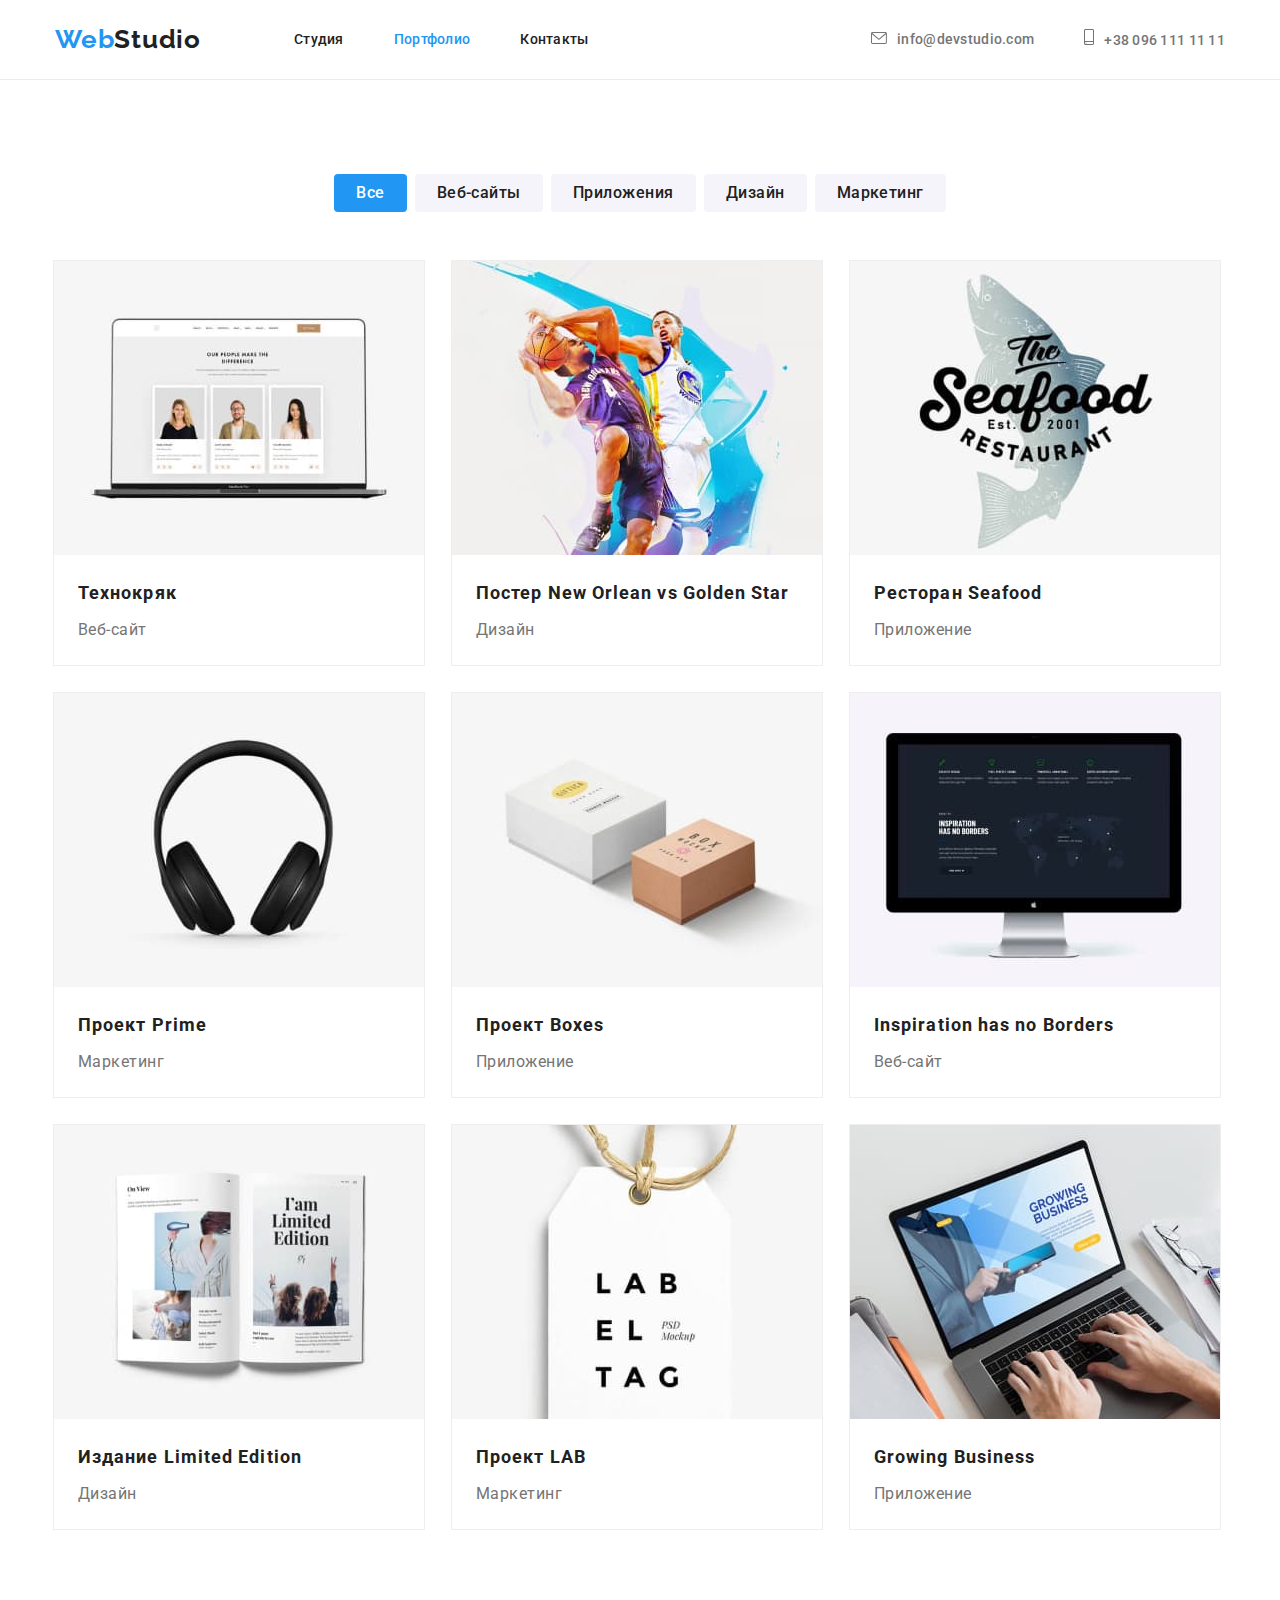
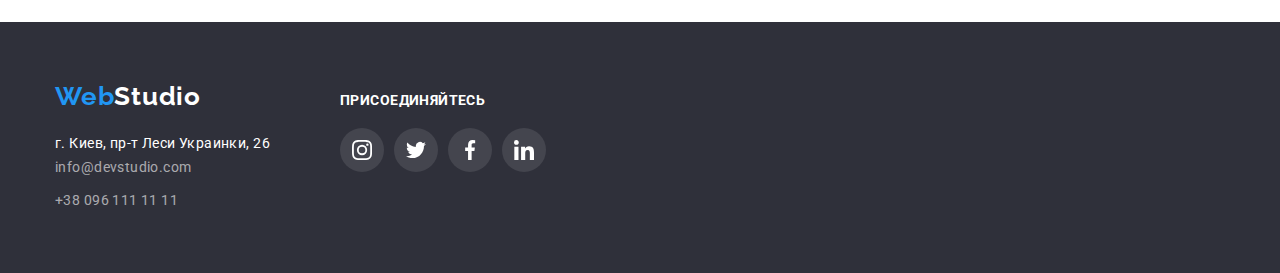
==== portfolio.html @ b6e53f72 "File filling" ====
<!DOCTYPE html>
<html lang="en">
  <head>
    <meta charset="UTF-8" />
    <meta http-equiv="X-UA-Compatible" content="IE=edge" />
    <meta name="viewport" content="width=device-width, initial-scale=1.0" />

    <link rel="preconnect" href="https://fonts.googleapis.com" />
    <link rel="preconnect" href="https://fonts.gstatic.com" crossorigin />
    <link
      href="https://fonts.googleapis.com/css2?family=Raleway:wght@700&family=Roboto:wght@400;500;700;900&display=swap"
      rel="stylesheet"
    />
    <link
      rel="stylesheet"
      href="https://cdnjs.cloudflare.com/ajax/libs/modern-normalize/1.0.0/modern-normalize.min.css"
    />
    <link rel="stylesheet" href="./css/styles.css" />
    <title>WebStudio</title>
  </head>
  <body>
    <header class="header">
      <div class="container">
        <a href="./index.html" class="header-link-w link"
          >Web<span class="header-studio">Studio</span></a
        >
        <nav>
          <div class="header-nav">
            <ul class="header-list list">
              <li class="header-list-a">
                <a href="./index.html" lang="ru" class="header-link link"
                  >Студия</a
                >
              </li>
              <li class="header-list-a">
                <a
                  href="./portfolio.html"
                  lang="ru"
                  class="header-link current link"
                  >Портфолио</a
                >
              </li>
              <li class="header-list-a">
                <a href="" lang="ru" class="header-link link">Контакты</a>
              </li>
            </ul>
          </div>
        </nav>

        <ul class="list header-cnt">
          <li class="header-cnt-1">
            <a href="mailto:info@devstudio.com" class="header-connect link"
              ><svg class="header-connect-mail" width="16" height="12">
                <use href="./images/icons.svg#icon-mail"></use></svg
              >info@devstudio.com</a
            >
          </li>
          <li class="header-cnt-1">
            <a href="tel:+380961111111" class="header-connect link"
              ><svg class="header-connect-smartphone" width="10" height="16">
                <use href="./images/icons.svg#icon-smartphone"></use></svg
              >+38 096 111 11 11</a
            >
          </li>
        </ul>
      </div>
    </header>
    <main>
      <section class="section">
        <div class="container">
          <h2 hidden>filters</h2>
          <ul class="filters list">
            <li class="main-filter">
              <button type="button" class="main-button current">Все</button>
            </li>
            <li class="main-filter">
              <button type="button" class="main-button">Веб-сайты</button>
            </li>
            <li class="main-filter">
              <button type="button" class="main-button">Приложения</button>
            </li>
            <li class="main-filter">
              <button type="button" class="main-button">Дизайн</button>
            </li>
            <li class="main-filter">
              <button type="button" class="main-button">Маркетинг</button>
            </li>
          </ul>
          <h2 class="main-ptf" hidden>portfolio</h2>
          <ul class="portfolio-list list">
            <li>
              <a href="" class="link">
                <img
                  src="images/portfolio/tehnokryak.jpg"
                  alt="Tehnokryak"
                  width="370"
                />
                <div class="main-ptf-subtitle">
                  <h3 class="main-ptf-name">Технокряк</h3>
                  <p class="main-ptf-site">Веб-сайт</p>
                </div>
              </a>
            </li>
            <li>
              <a href="" class="link">
                <img
                  src="images/portfolio/new_orlean_vs_golden_star.jpg"
                  alt="new_orlean_vs_golden_star"
                  width="370"
                />
                <div class="main-ptf-subtitle">
                  <h3 class="main-ptf-name">
                    Постер New Orlean vs Golden Star
                  </h3>
                  <p class="main-ptf-site">Дизайн</p>
                </div>
              </a>
            </li>
            <li>
              <a href="" class="link">
                <img src="images/portfolio/seafood.jpg" alt="Seafood" width="370" />
                <div class="main-ptf-subtitle">
                  <h3 class="main-ptf-name">Ресторан Seafood</h3>
                  <p class="main-ptf-site">Приложение</p>
                </div>
              </a>
            </li>
            <li>
              <a href="" class="link">
                <img src="images/portfolio/prime.jpg" alt="Prime" width="370" />
                <div class="main-ptf-subtitle">
                  <h3 class="main-ptf-name">Проект Prime</h3>
                  <p class="main-ptf-site">Маркетинг</p>
                </div>
              </a>
            </li>
            <li>
              <a href="" class="link">
                <img src="images/portfolio/boxes.jpg" alt="Boxes" width="370" />
                <div class="main-ptf-subtitle">
                  <h3 class="main-ptf-name">Проект Boxes</h3>
                  <p class="main-ptf-site">Приложение</p>
                </div>
              </a>
            </li>
            <li>
              <a href="" class="link">
                <img
                  src="images/portfolio/inspiration_has_no_borders.jpg"
                  alt="Inspiration has no Borders"
                  width="370"
                />
                <div class="main-ptf-subtitle">
                  <h3 class="main-ptf-name">Inspiration has no Borders</h3>
                  <p class="main-ptf-site">Веб-сайт</p>
                </div>
              </a>
            </li>
            <li>
              <a href="" class="link">
                <img
                  src="images/portfolio/limited_edition.jpg"
                  alt="Limited Edition"
                  width="370"
                />
                <div class="main-ptf-subtitle">
                  <h3 class="main-ptf-name">Издание Limited Edition</h3>
                  <p class="main-ptf-site">Дизайн</p>
                </div>
              </a>
            </li>
            <li>
              <a href="" class="link">
                <img src="images/portfolio/lab.jpg" alt="LAB" width="370" />
                <div class="main-ptf-subtitle">
                  <h3 class="main-ptf-name">Проект LAB</h3>
                  <p class="main-ptf-site">Маркетинг</p>
                </div>
              </a>
            </li>
            <li>
              <a href="" class="link">
                <img
                  src="images/portfolio/growing_business.jpg"
                  alt="Growing Business"
                  width="370"
                />
                <div class="main-ptf-subtitle">
                  <h3 class="main-ptf-name">Growing Business</h3>
                  <p class="main-ptf-site">Приложение</p>
                </div>
              </a>
            </li>
          </ul>
        </div>
      </section>
    </main>

    <footer class="footer">
      <div class="container">
        <div class="footer-address-box">
          <a href="./index.html" class="footer-link-w link"
            >Web<span class="footer-studio">Studio</span></a
          >
          <address class="footer-address">
            <p>г. Киев, пр-т Леси Украинки, 26</p>
            <ul class="footer-link list">
              <li>
                <a href="mailto:info@devstudio.com" class="link"
                  >info@devstudio.com</a
                >
              </li>
              <li>
                <a href="tel:+380961111111" class="link">+38 096 111 11 11</a>
              </li>
            </ul>
          </address>
        </div>
        <div class="conteiner social">
          <h2 class="social-text">присоединяйтесь</h2>
          <ul class="social-list list">
            <li class="social-soc">
              <a href="" class="social-soc-link">
                <svg class="social-soc-icon" width="20" height="20">
                  <use href="./images/icons.svg#icon-instagram"></use>
                </svg>
              </a>
            </li>
            <li class="social-soc">
              <a href="" class="social-soc-link">
                <svg class="social-soc-icon" width="20" height="20">
                  <use href="./images/icons.svg#icon-twitter"></use>
                </svg>
              </a>
            </li>
            <li class="social-soc">
              <a href="" class="social-soc-link">
                <svg class="social-soc-icon" width="20" height="20">
                  <use href="./images/icons.svg#icon-facebook"></use>
                </svg>
              </a>
            </li>
            <li class="social-soc">
              <a href="" class="social-soc-link">
                <svg class="social-soc-icon" width="20" height="20">
                  <use href="./images/icons.svg#icon-linkedin"></use>
                </svg>
              </a>
            </li>
          </ul>
        </div>
      </div>
    </footer>
  </body>
</html>
---- css/styles.css ----
:root {
  --header-background-color: #ffffff;
  --header-text-color: #212121;
  --header-text-background-color: #2196f3;
  --accent-color: #2196f3;
  --main-background-color: #ffffff;
  --main-text-title-color: #212121;
  --main-text-color: #757575;
  --footer-background-color: #2f303a;
  --typical-padding: 94px;
}

body {
  font-family: 'Roboto', sans-serif;
}
p,
h1,
h2,
h3,
h4,
h5,
h6 {
  margin: 0;
}

ul,
ol {
  padding-left: 0;
  margin: 0;
}
button {
  cursor: pointer;
}

img {
  display: block;
  width: 100%;
  height: auto;
}
.link {
  text-decoration: none;
}
.list {
  list-style: none;
}
.container {
  width: 1200px;
  padding: 0 15px;
  margin: 0 auto;
}
.section {
  padding: var(--typical-padding) 0;
}
/* -------------------------------HEADER--------------------------------- */

.header {
  padding-top: 24px;
  padding-bottom: 24px;
  border-bottom: 1px solid #ececec;
}
.header .container {
  display: flex;
  align-items: center;
}
.header-list {
  display: flex;
  margin: 0;
  padding-left: 0;
}
.header-link-w {
  font-family: 'Raleway', sans-serif;
  font-weight: 700;
  font-size: 26px;
  line-height: 1.19;
  letter-spacing: 0.03em;
  color: var(--accent-text-color, #2196f3);
  margin-right: 93px;
}
.header-studio {
  color: #212121;
}
.header-link {
  font-weight: 500;
  font-size: 14px;
  line-height: 1.14;
  letter-spacing: 0.02em;
  color: var(--header-text-color, #212121);
}
.header-list-a:not(:last-child) {
  margin-right: 50px;
}
.header-link.current {
  color: var(--accent-color);
}

.header-link:hover,
.header-link:focus {
  color: var(--accent-color, #2196f3);
}

.header-connect-mail,
.header-connect-smartphone {
  fill: currentColor;
  margin-right: 10px;
}
.header-connect {
  font-weight: 500;
  font-size: 14px;
  line-height: 1.14;
  letter-spacing: 0.02em;
  color: #757575;
}
.header-connect:hover,
.header-connect:focus {
  color: var(--header-text-background-color, #2196f3);
}

.header-cnt {
  display: flex;
  align-items: center;
  margin: 0 0 0 auto;
  padding: 0;
}
.header-cnt-1:not(:last-child) {
  margin-right: 50px;
}
/* ----------------------MAIN-1PAGE------------------ */

.main-title {
  margin: 0 auto;
}
.h1 {
  background: #2f303a;
  padding: 200px 0;
}
.cursor {
  cursor: pointer;
}
.specific {
  padding-bottom: 0;
}
.main-title-text {
  font-weight: 900;
  font-size: 44px;
  line-height: 1.36;
  text-align: center;
  letter-spacing: 0.06em;
  text-transform: uppercase;
  color: #ffffff;
  margin-top: 0;
  margin-left: auto;
  margin-right: auto;
  margin-bottom: 30px;
  max-width: 696px;
}
.main-btn {
  font-family: inherit;
  font-weight: 700;
  font-size: 16px;
  line-height: 1.88;
  display: block;
  align-items: center;
  letter-spacing: 0.06em;
  color: #ffffff;
  background-color: var(--header-text-background-color, #2196f3);
  border-radius: 4px;
  border: none;
  margin: 0 auto;
  padding: 10px 32px;
  position: relative;
}
.main-btn:hover {
  background-color: #188ce8;
}

/* --------------------OVERLay------------------------ */
.overlay {
  max-width: 1600px;
  height: 600px;
  outline: 1px solid black;
  margin: 0 auto;
  background-color: #c4c4c4;
  background-image: linear-gradient(to right, rgba(47, 48, 58, 0.4), rgba(47, 48, 58, 0.4)),
    url(../images/fon-comand.jpg);
  background-size: cover;
  background-repeat: no-repeat;
  background-position: center;
}

.main-specific {
  background-color: var(--main-background-color, #ffffff);
  display: flex;
  justify-content: space-between;
  margin: 0;
}
.main-specific li {
  width: 270px;
}
.main-heading {
  font-weight: 700;
  font-size: 36px;
  line-height: 42px;
  text-align: center;
  letter-spacing: 0.03em;
  margin: 0;
  color: var(--main-text-title-color, #212121);
  margin-bottom: 50px;
}
.main-heading-img {
  display: flex;
  justify-content: space-between;
  margin: 0;
}
.main-specific-aside {
  width: 270px;
  height: 120px;
  background-color: #f5f4fa;
  border-radius: 4px;
  display: flex;
  justify-content: center;
  align-items: center;
  margin: 0 0 30px 0;
}
.main-specific-title {
  font-weight: 700;
  font-size: 14px;
  line-height: 1.14;
  letter-spacing: 0.03em;
  text-transform: uppercase;
  color: var(--main-text-title-color, #212121);
  margin: 0 0 10px 0;
}
.main-specific-content {
  font-size: 14px;
  line-height: 1.71;
  letter-spacing: 0.03em;
  color: var(--main-text-color, #757575);
  margin: 0;
}
.main-team {
  background: #f5f4fa;
}
.main-our-team {
  display: flex;
  flex-wrap: wrap;
  margin: -15px;
  padding: 0;
}
.main-our-team-box {
  margin: 15px;
  border-radius: 0px 0px 4px 4px;
  width: 270px;
  background: #ffffff;
  box-shadow: 0px 1px 3px rgba(0, 0, 0, 0.12), 0px 1px 1px rgba(0, 0, 0, 0.14),
    0px 2px 1px rgba(0, 0, 0, 0.2);
}
.main-our-team-box-aside {
  padding: 30px 0;
}
.main-our-team-name {
  font-weight: 500;
  font-size: 16px;
  line-height: 1.19;
  text-align: center;
  letter-spacing: 0.03em;
  color: var(--main-text-title-color, #212121);
  margin: 0 0 10px 0;
}
.main-our-team-prof {
  font-size: 16px;
  line-height: 1.19;
  text-align: center;
  letter-spacing: 0.03em;
  color: var(--main-text-color, #757575);
  margin: 0 0 16px 0;
}
/* ---social--for---team---- */
.main-our-team-list {
  display: flex;
  justify-content: center;
}
.main-our-team-soc:not(:last-child) {
  margin: 0 10px 0 0;
}

.main-our-team-soc-link {
  width: 44px;
  height: 44px;
  background-color: #fff;
  border-radius: 50%;
  display: flex;
  justify-content: center;
  align-items: center;
}
.main-our-team-soc-icon {
  fill: #afb1b8;
}
.main-our-team-soc-link:hover {
  background-color: #2196f3;
}
.main-our-team-soc-link:focus {
  background-color: #2196f3;
}
.main-our-team-soc-link:hover .main-our-team-soc-icon {
  fill: #fff;
}
.main-our-team-soc-link:focus .main-our-team-soc-icon {
  fill: #fff;
}

/* -------permanent-clients--------- */
.permanent-clients-group {
  display: flex;
  justify-content: space-between;
}
.permanent-clients-item {
  width: 170px;
  height: 92px;
}
.permanent-clients-group svg {
  fill: #afb1b8;
}
.permanent-clients-link:hover {
  border-color: #2196f3;
  cursor: pointer;
}
.permanent-clients-link:focus {
  border-color: #2196f3;
  cursor: pointer;
}
.permanent-clients-link:hover .permanent-clients-icon {
  fill: #2196f3;
}
.permanent-clients-link:focus .permanent-clients-icon {
  fill: #2196f3;
}
.permanent-clients-link {
  display: flex;
  border: 1px solid #afb1b8;
  align-items: center;
  justify-content: center;
  border-radius: 4px;
  height: 100%;
}
.permanent-clients-h2 {
  font-weight: 700;
  font-size: 36px;
  line-height: 42px;
  text-align: center;
  letter-spacing: 0.03em;
  margin: 0;
  color: var(--main-text-title-color, #212121);
  margin-bottom: 50px;
}

/* ----------------MAIN--PORTFOLIO------------------- */

.filters {
  display: flex;
  flex-wrap: wrap;
  justify-content: center;
  margin: 0 0 50px 0;
}
.main-filter {
  padding: 0px;
}
.main-filter:not(:last-child) {
  margin-right: 8px;
}
.main-button {
  font-family: inherit;
  font-weight: 500;
  font-size: 16px;
  line-height: 1.62;
  text-align: center;
  letter-spacing: 0.03em;
  cursor: pointer;
  border: none;
  color: var(--header-text-color, #212121);
  background-color: #f5f4fa;
  border-radius: 4px;
  padding: 6px 22px;
}
.main-button.current {
  color: var(--main-background-color);
  background-color: var(--accent-color, #2196f3);
}
.main-button:hover,
.main-button:focus {
  color: #ffffff;
  background-color: var(--header-text-background-color, #2196f3);
  box-shadow: 0px 3px 1px rgba(0, 0, 0, 0.1), 0px 1px 2px rgba(0, 0, 0, 0.08),
    0px 2px 2px rgba(0, 0, 0, 0.12);
}
.portfolio-list {
  display: flex;
  flex-wrap: wrap;
  margin: -15px;
}
.portfolio-list li {
  margin: 13px;
  border: 1px solid #eeeeee;
}
.portfolio-list a {
  display: block;
}
.portfolio-list a:hover,
.portfolio-list a:focus {
  box-shadow: 0px 1px 1px rgba(0, 0, 0, 0.12), 0px 4px 4px rgba(0, 0, 0, 0.06),
    1px 4px 6px rgba(0, 0, 0, 0.16);
}
.main-ptf {
  background-color: var(--main-background-color);
}
.main-ptf-subtitle {
  display: block;
  padding: 20px 24px;
  justify-content: space-around;
  background: #ffffff;
}
.main-ptf-name {
  font-weight: 700;
  font-size: 18px;
  line-height: 2;
  letter-spacing: 0.06em;
  color: var(--main-text-title-color, #212121);
  margin: 0 0 4px 0;
}
.main-ptf-site {
  font-size: 16px;
  line-height: 1.88;
  letter-spacing: 0.03em;
  color: var(--main-text-color, #757575);
  margin: 0;
}

/* -------------------------------FOOTER--------------------------------- */
.footer {
  background-color: var(--footer-background-color);
  padding-top: 60px;
  padding-bottom: 60px;
}
.footer > .container {
  display: flex;
  align-items: baseline;
}
.footer-link-w {
  font-family: 'Raleway', sans-serif;
  font-weight: 700;
  font-size: 26px;
  line-height: 1.14;
  letter-spacing: 0.03em;
  color: var(--accent-color, #2196f3);
  display: block;
  margin: 0 0 20px 0;
}
.footer-studio {
  color: #ffffff;
}
.footer-address {
  font-style: normal;
  font-size: 14px;
  line-height: 1.71;
  letter-spacing: 0.03em;
  color: #ffffff;
}
.footer-address p {
  margin: 0;
}
.footer-link a {
  color: rgba(255, 255, 255, 0.6);
}
.footer-link li:not(:last-child) {
  margin-bottom: 9px;
}

/* ---social--for---footer---- */
.social {
  margin-left: 70px;
}
.social-text {
  font-weight: 700;
  font-size: 14px;
  line-height: 16px;
  letter-spacing: 0.03em;
  text-transform: uppercase;
  color: #ffffff;
  margin-bottom: 20px;
}
.social-list a {
  fill: #fff;
  background: rgba(255, 255, 255, 0.1);
}
.social-list {
  display: flex;
  justify-content: center;
}
.social-soc:not(:last-child) {
  margin: 0 10px 0 0;
}
.social-soc-link {
  width: 44px;
  height: 44px;
  background-color: #fff;
  border-radius: 50%;
  display: flex;
  justify-content: center;
  align-items: center;
}
.social-soc-link:hover {
  background-color: #2196f3;
}
.social-soc-link:focus {
  background-color: #2196f3;
}
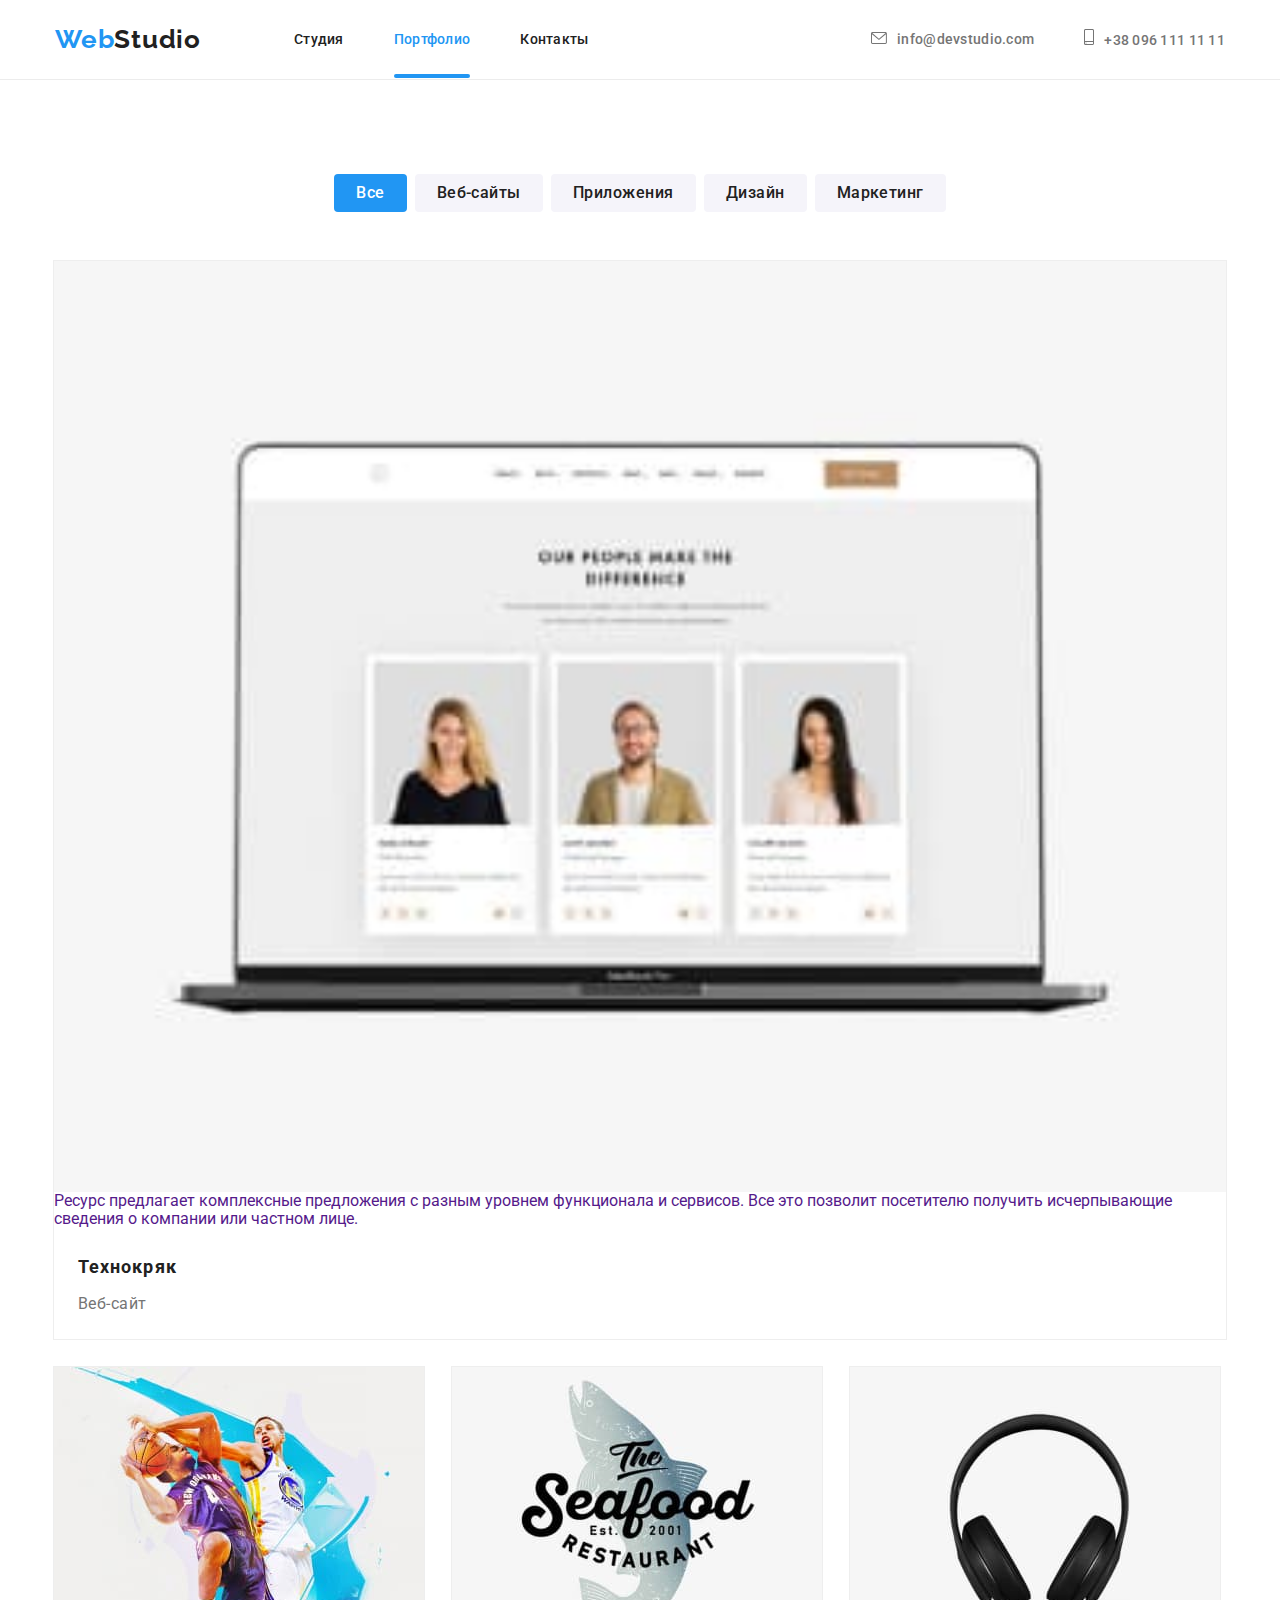
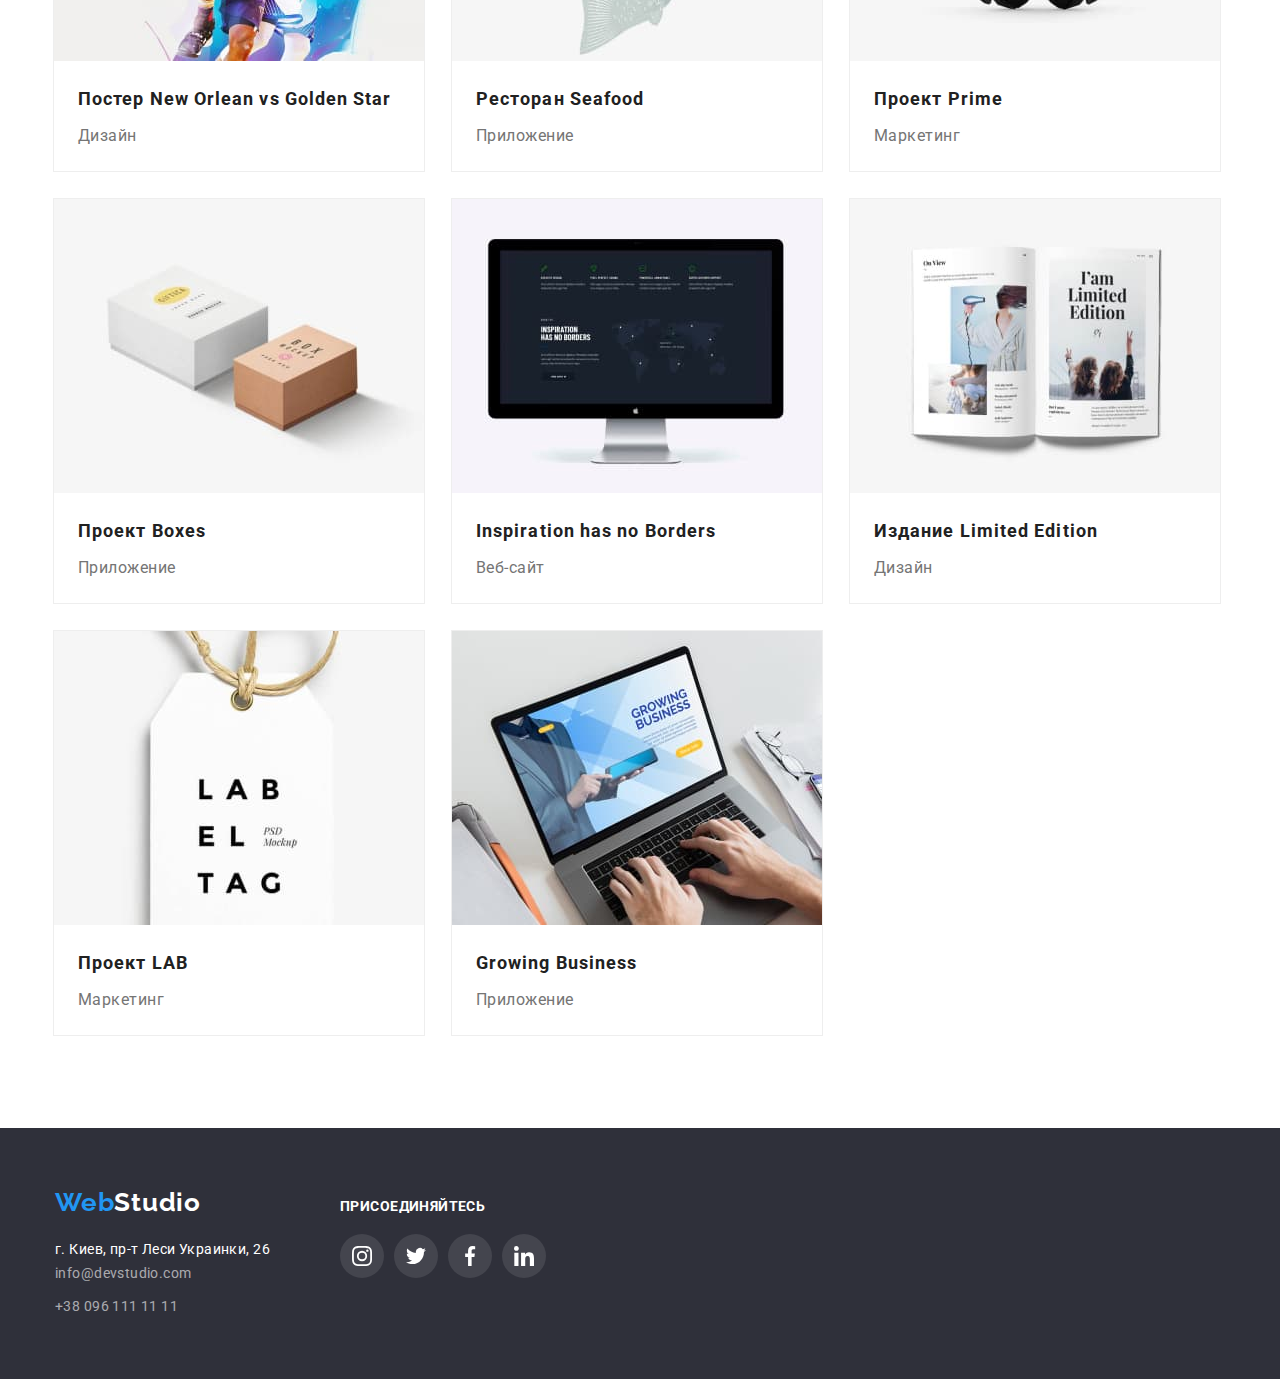
==== commit 5a529b95: "Link-transition" ====
--- a/portfolio.html
+++ b/portfolio.html
@@ -51,16 +51,12 @@
           <li class="header-cnt-1">
             <a href="mailto:info@devstudio.com" class="header-connect link"
               ><svg class="header-connect-mail" width="16" height="12">
-                <use href="./images/icons.svg#icon-mail"></use></svg
-              >info@devstudio.com</a
-            >
+                <use href="./images/icons.svg#icon-mail"></use></svg>info@devstudio.com</a>
           </li>
           <li class="header-cnt-1">
             <a href="tel:+380961111111" class="header-connect link"
               ><svg class="header-connect-smartphone" width="10" height="16">
-                <use href="./images/icons.svg#icon-smartphone"></use></svg
-              >+38 096 111 11 11</a
-            >
+                <use href="./images/icons.svg#icon-smartphone"></use></svg>+38 096 111 11 11</a>
           </li>
         </ul>
       </div>
@@ -89,12 +85,17 @@
           <h2 class="main-ptf" hidden>portfolio</h2>
           <ul class="portfolio-list list">
             <li>
-              <a href="" class="link">
+                <a href="" class="link">
+              <div class="main-ptf-overlay">
                 <img
                   src="images/portfolio/tehnokryak.jpg"
                   alt="Tehnokryak"
                   width="370"
                 />
+                <p>
+                  Ресурс предлагает комплексные предложения с разным уровнем функционала и сервисов. Все это позволит посетителю получить исчерпывающие сведения о компании или частном лице.
+                </p>
+              </div>
                 <div class="main-ptf-subtitle">
                   <h3 class="main-ptf-name">Технокряк</h3>
                   <p class="main-ptf-site">Веб-сайт</p>
--- a/css/styles.css
+++ b/css/styles.css
@@ -8,6 +8,9 @@
   --main-text-color: #757575;
   --footer-background-color: #2f303a;
   --typical-padding: 94px;
+
+  --transition-duration: 250ms;
+  --transition-timing-function: cubic-bezier(0.4, 0, 0.2, 1);
 }
 
 body {
@@ -51,6 +54,7 @@
 .section {
   padding: var(--typical-padding) 0;
 }
+
 /* -------------------------------HEADER--------------------------------- */
 
 .header {
@@ -85,12 +89,27 @@
   line-height: 1.14;
   letter-spacing: 0.02em;
   color: var(--header-text-color, #212121);
+  padding-bottom: 31px;
+
+  transition: color var(--transition-duration) var(--transition-timing-function);
 }
 .header-list-a:not(:last-child) {
   margin-right: 50px;
 }
 .header-link.current {
   color: var(--accent-color);
+  position: relative;
+}
+.header-link.current::after {
+  content: '';
+  display: block;
+  position: absolute;
+  bottom: 0;
+  width: 100%;
+  height: 4px;
+  border-radius: 2px;
+
+  background-color: var(--accent-color, #2196f3);
 }
 
 .header-link:hover,
@@ -109,6 +128,8 @@
   line-height: 1.14;
   letter-spacing: 0.02em;
   color: #757575;
+
+  transition: color var(--transition-duration) var(--transition-timing-function);
 }
 .header-connect:hover,
 .header-connect:focus {
@@ -168,13 +189,15 @@
   margin: 0 auto;
   padding: 10px 32px;
   position: relative;
+
+  transition: background-color var(--transition-duration) var(--transition-timing-function);
 }
 .main-btn:hover {
   background-color: #188ce8;
 }
 
-/* --------------------OVERLay------------------------ */
-.overlay {
+/* --------------------OVERLay-main------------------------ */
+.overlay-main {
   max-width: 1600px;
   height: 600px;
   outline: 1px solid black;
@@ -211,6 +234,33 @@
   justify-content: space-between;
   margin: 0;
 }
+.main-heading-img li {
+  position: relative;
+}
+
+.main-heading-img p {
+  position: absolute;
+  bottom: 0;
+  left: 50%;
+  transform: translateX(-50%);
+
+  width: 100%;
+
+  font-weight: 700;
+  font-size: 14px;
+  line-height: 1.14;
+  text-align: center;
+  letter-spacing: 0.03em;
+  text-transform: uppercase;
+  padding-top: 27px;
+  padding-left: auto;
+  padding-right: auto;
+  padding-bottom: 27px;
+
+  color: #ffffff;
+  background-color: rgba(47, 48, 58, 0.8);
+}
+
 .main-specific-aside {
   width: 270px;
   height: 120px;
@@ -284,31 +334,33 @@
 }
 
 .main-our-team-soc-link {
+  display: flex;
+  justify-content: center;
+  align-items: center;
+
   width: 44px;
   height: 44px;
   background-color: #fff;
   border-radius: 50%;
-  display: flex;
-  justify-content: center;
-  align-items: center;
+
+  transition: background-color var(--transition-duration) var(--transition-timing-function);
 }
 .main-our-team-soc-icon {
   fill: #afb1b8;
-}
-.main-our-team-soc-link:hover {
-  background-color: #2196f3;
-}
+
+  transition: background-color var(--transition-duration) var(--transition-timing-function);
+}
+.main-our-team-soc-link:hover,
 .main-our-team-soc-link:focus {
   background-color: #2196f3;
 }
-.main-our-team-soc-link:hover .main-our-team-soc-icon {
-  fill: #fff;
-}
+
+.main-our-team-soc-link:hover .main-our-team-soc-icon,
 .main-our-team-soc-link:focus .main-our-team-soc-icon {
   fill: #fff;
 }
 
-/* -------permanent-clients--------- */
+/* -------Постоянные клиенты - permanent-clients--------- */
 .permanent-clients-group {
   display: flex;
   justify-content: space-between;
@@ -320,20 +372,19 @@
 .permanent-clients-group svg {
   fill: #afb1b8;
 }
-.permanent-clients-link:hover {
-  border-color: #2196f3;
-  cursor: pointer;
-}
+.permanent-clients-link:hover,
 .permanent-clients-link:focus {
   border-color: #2196f3;
   cursor: pointer;
 }
-.permanent-clients-link:hover .permanent-clients-icon {
-  fill: #2196f3;
-}
+
+.permanent-clients-link:hover .permanent-clients-icon,
 .permanent-clients-link:focus .permanent-clients-icon {
   fill: #2196f3;
 }
+.permanent-clients-icon {
+  transition: fill var(--transition-duration) var(--transition-timing-function);
+}
 .permanent-clients-link {
   display: flex;
   border: 1px solid #afb1b8;
@@ -341,6 +392,8 @@
   justify-content: center;
   border-radius: 4px;
   height: 100%;
+
+  transition: border-color var(--transition-duration) var(--transition-timing-function);
 }
 .permanent-clients-h2 {
   font-weight: 700;
@@ -380,6 +433,10 @@
   background-color: #f5f4fa;
   border-radius: 4px;
   padding: 6px 22px;
+
+  transition: color var(--transition-duration) var(--transition-timing-function),
+    background-color var(--transition-duration) var(--transition-timing-function),
+    box-shadow var(--transition-duration) var(--transition-timing-function);
 }
 .main-button.current {
   color: var(--main-background-color);
@@ -403,6 +460,8 @@
 }
 .portfolio-list a {
   display: block;
+
+  transition: box-shadow var(--transition-duration) var(--transition-timing-function);
 }
 .portfolio-list a:hover,
 .portfolio-list a:focus {
@@ -433,6 +492,9 @@
   color: var(--main-text-color, #757575);
   margin: 0;
 }
+/* ------main-ptf-overlay----- */
+
+
 
 /* -------------------------------FOOTER--------------------------------- */
 .footer {
@@ -506,10 +568,11 @@
   display: flex;
   justify-content: center;
   align-items: center;
-}
-.social-soc-link:hover {
-  background-color: #2196f3;
-}
+
+  transition: background-color var(--transition-duration) var(--transition-timing-function);
+}
+.social-soc-link:hover,
 .social-soc-link:focus {
   background-color: #2196f3;
 }
+
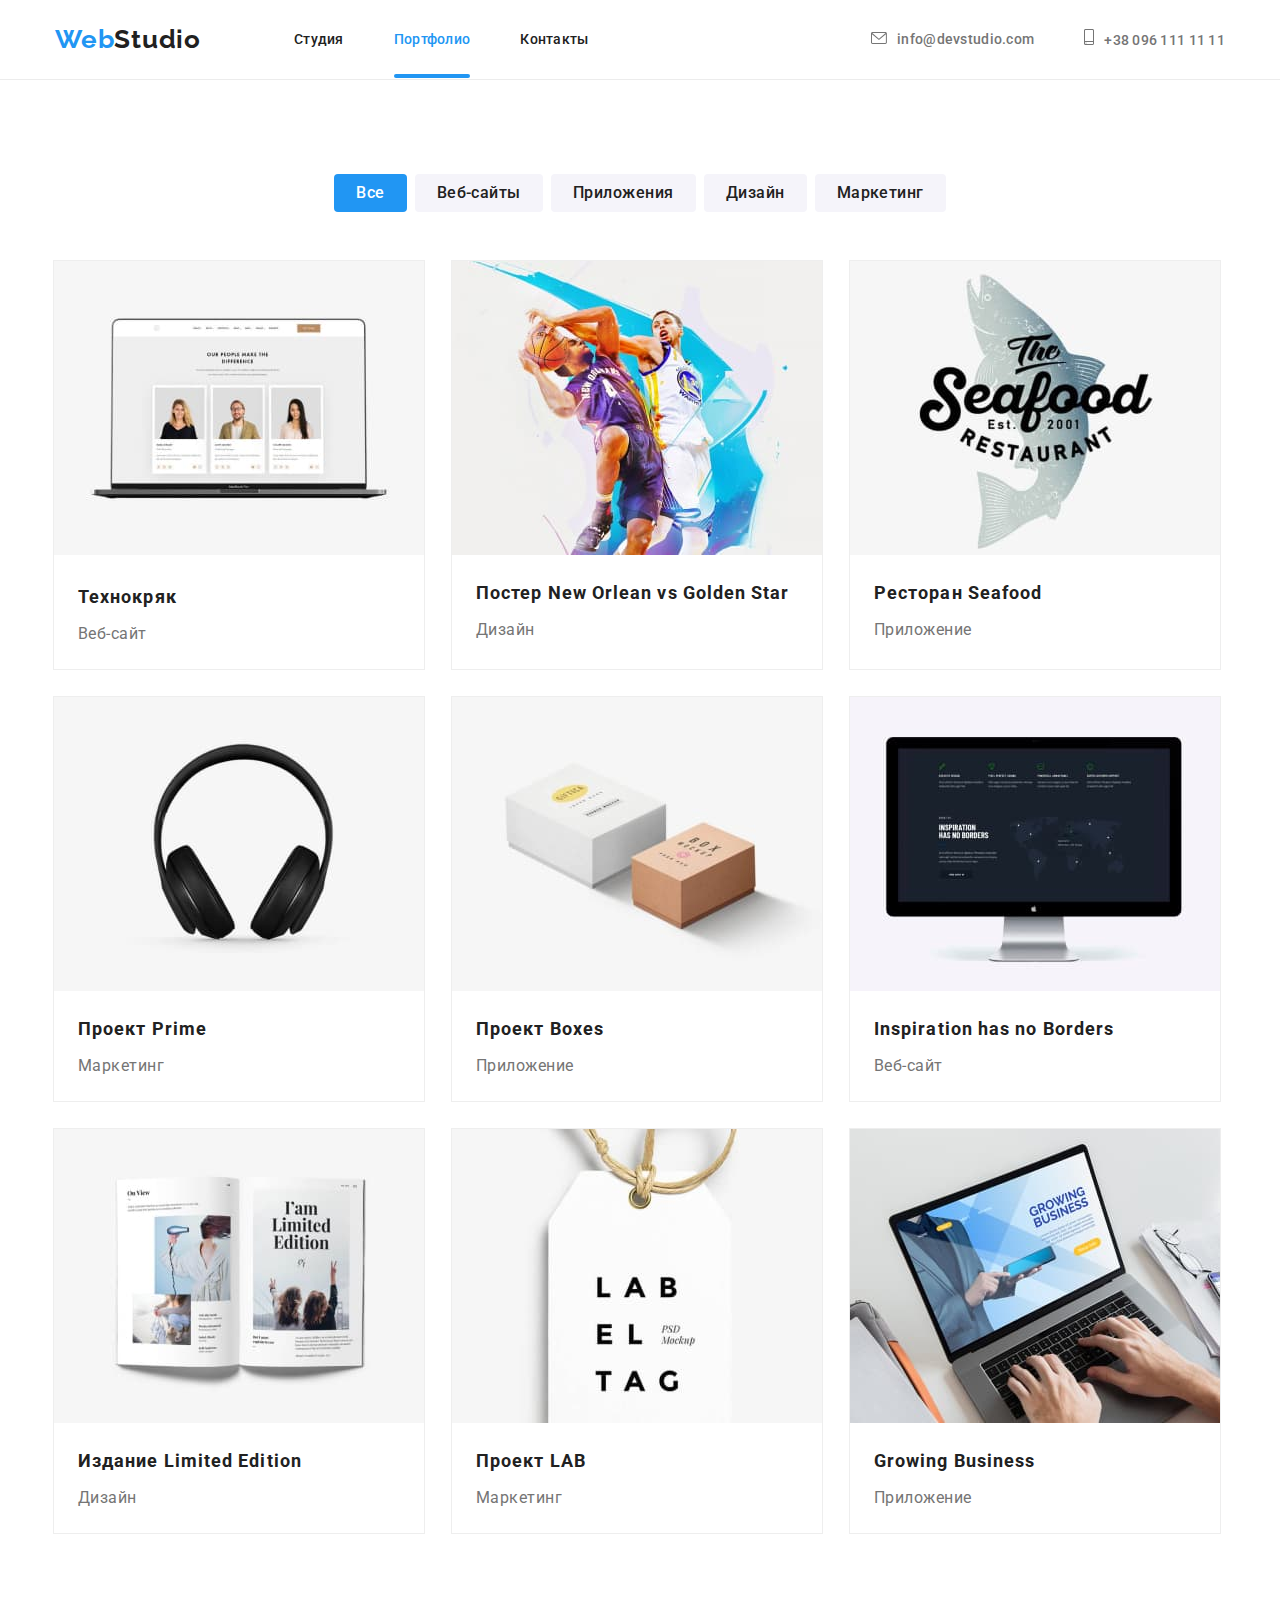
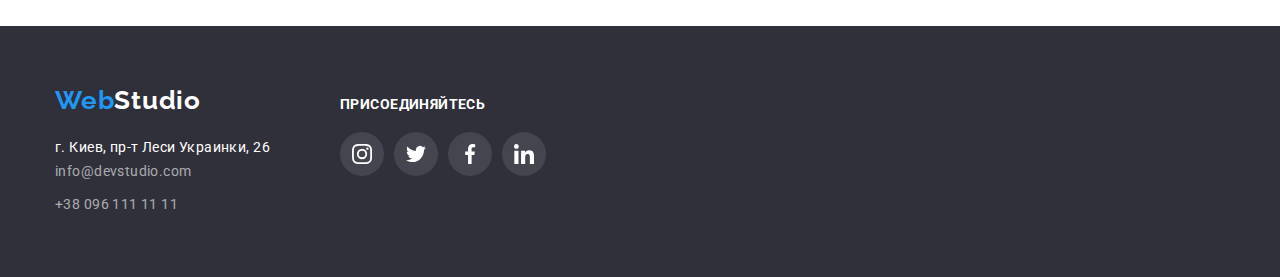
==== commit 2501b5bd: "test" ====
--- a/portfolio.html
+++ b/portfolio.html
@@ -92,9 +92,11 @@
                   alt="Tehnokryak"
                   width="370"
                 />
+                <!-- <div class="main-ptf-overlay-p">
                 <p>
                   Ресурс предлагает комплексные предложения с разным уровнем функционала и сервисов. Все это позволит посетителю получить исчерпывающие сведения о компании или частном лице.
                 </p>
+                </div> -->
               </div>
                 <div class="main-ptf-subtitle">
                   <h3 class="main-ptf-name">Технокряк</h3>
--- a/css/styles.css
+++ b/css/styles.css
@@ -493,8 +493,24 @@
   margin: 0;
 }
 /* ------main-ptf-overlay----- */
-
-
+.main-ptf-overlay {
+  display: inline-block;
+  position: relative;
+  /* overflow: hidden; */
+}
+/* .main-ptf-overlay-p {
+  position: absolute;
+  width: 100%;
+  height: 100%;
+
+  transform: translateX(-50%) translateY(-50%);
+
+  font-size: 18px;
+  line-height: 1.56px;
+  letter-spacing: 0.03em;
+  color: #ffffff;
+  background-color: rgba(33, 150, 243, 0.9);
+} */
 
 /* -------------------------------FOOTER--------------------------------- */
 .footer {
@@ -575,4 +591,3 @@
 .social-soc-link:focus {
   background-color: #2196f3;
 }
-
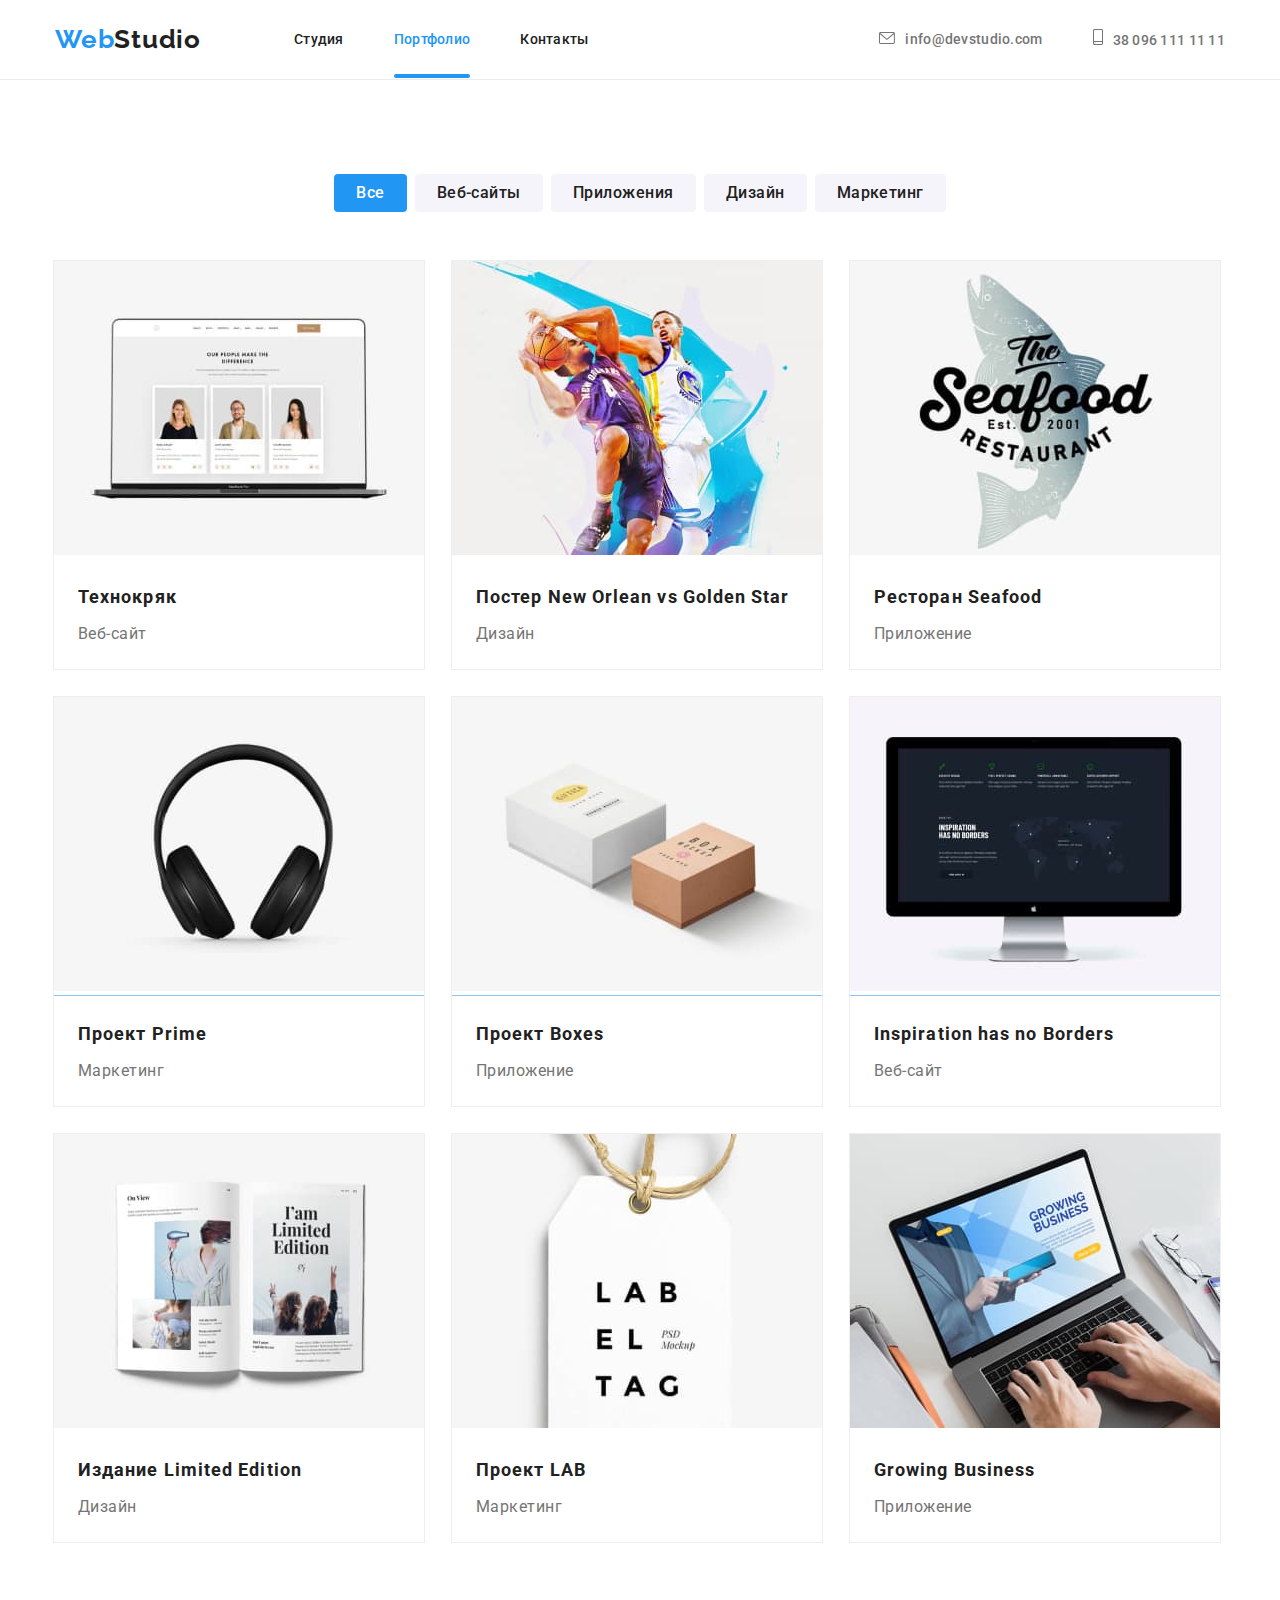
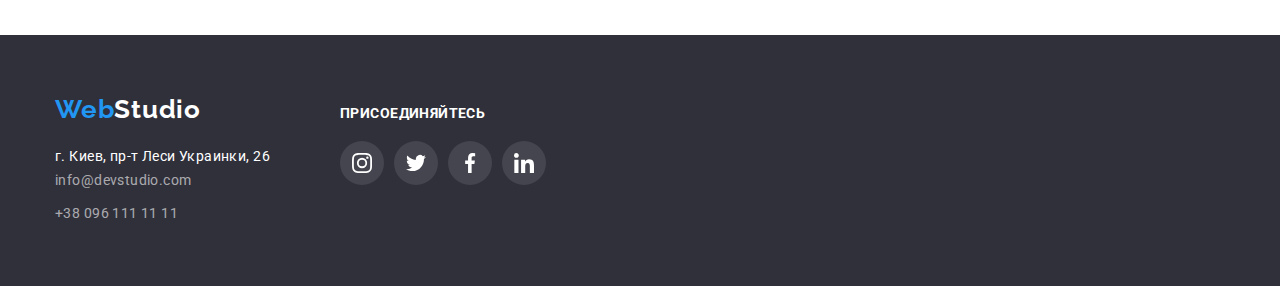
==== commit e0132505: "Overlay" ====
--- a/portfolio.html
+++ b/portfolio.html
@@ -51,12 +51,16 @@
           <li class="header-cnt-1">
             <a href="mailto:info@devstudio.com" class="header-connect link"
               ><svg class="header-connect-mail" width="16" height="12">
-                <use href="./images/icons.svg#icon-mail"></use></svg>info@devstudio.com</a>
+                <use href="./images/icons.svg#icon-mail"></use></svg
+              >info@devstudio.com</a
+            >
           </li>
           <li class="header-cnt-1">
             <a href="tel:+380961111111" class="header-connect link"
               ><svg class="header-connect-smartphone" width="10" height="16">
-                <use href="./images/icons.svg#icon-smartphone"></use></svg>+38 096 111 11 11</a>
+                <use href="./images/icons.svg#icon-smartphone"></use></svg
+              >38 096 111 11 11</a
+            >
           </li>
         </ul>
       </div>
@@ -85,19 +89,22 @@
           <h2 class="main-ptf" hidden>portfolio</h2>
           <ul class="portfolio-list list">
             <li>
-                <a href="" class="link">
-              <div class="main-ptf-overlay">
-                <img
-                  src="images/portfolio/tehnokryak.jpg"
-                  alt="Tehnokryak"
-                  width="370"
-                />
-                <!-- <div class="main-ptf-overlay-p">
-                <p>
-                  Ресурс предлагает комплексные предложения с разным уровнем функционала и сервисов. Все это позволит посетителю получить исчерпывающие сведения о компании или частном лице.
-                </p>
-                </div> -->
-              </div>
+              <a href="" class="link">
+                <div class="main-ptf-overlay">
+                  <img
+                    src="images/portfolio/tehnokryak.jpg"
+                    alt="Tehnokryak"
+                    width="370"
+                  />
+                  <div class="main-ptf-overlay-wind">
+                    <p>
+                      Ресурс предлагает комплексные предложения с разным уровнем
+                      функционала и сервисов. Все это позволит посетителю
+                      получить исчерпывающие сведения о компании или частном
+                      лице.
+                    </p>
+                  </div>
+                </div>
                 <div class="main-ptf-subtitle">
                   <h3 class="main-ptf-name">Технокряк</h3>
                   <p class="main-ptf-site">Веб-сайт</p>
@@ -106,11 +113,20 @@
             </li>
             <li>
               <a href="" class="link">
-                <img
-                  src="images/portfolio/new_orlean_vs_golden_star.jpg"
-                  alt="new_orlean_vs_golden_star"
-                  width="370"
-                />
+                <div class="main-ptf-overlay">
+                  <img
+                    src="images/portfolio/new_orlean_vs_golden_star.jpg"
+                    alt="new_orlean_vs_golden_star"
+                    width="370"
+                  />
+                  <div class="main-ptf-overlay-wind">
+                    <p>
+                      Lorem ipsum dolor sit amet consectetur adipisicing elit.
+                      Excepturi maxime reiciendis accusantium sint harum quod
+                      provident tempora officiis! Ipsam, fugit vero!
+                    </p>
+                  </div>
+                </div>
                 <div class="main-ptf-subtitle">
                   <h3 class="main-ptf-name">
                     Постер New Orlean vs Golden Star
@@ -121,7 +137,20 @@
             </li>
             <li>
               <a href="" class="link">
-                <img src="images/portfolio/seafood.jpg" alt="Seafood" width="370" />
+                <div class="main-ptf-overlay">
+                  <img
+                    src="images/portfolio/seafood.jpg"
+                    alt="Seafood"
+                    width="370"
+                  />
+                  <div class="main-ptf-overlay-wind">
+                    <p>
+                      Lorem ipsum dolor sit amet consectetur adipisicing elit.
+                      Quod nisi, sequi sed necessitatibus tempore facilis
+                      maxime, cupiditate molestias provident vel corporis.
+                    </p>
+                  </div>
+                </div>
                 <div class="main-ptf-subtitle">
                   <h3 class="main-ptf-name">Ресторан Seafood</h3>
                   <p class="main-ptf-site">Приложение</p>
@@ -130,7 +159,20 @@
             </li>
             <li>
               <a href="" class="link">
-                <img src="images/portfolio/prime.jpg" alt="Prime" width="370" />
+                <div class="main-ptf-overlay">
+                  <img
+                    src="images/portfolio/prime.jpg"
+                    alt="Prime"
+                    width="370"
+                  />
+                  <div class="main-ptf-overlay-wind">
+                    <p>
+                      Lorem ipsum dolor sit amet consectetur adipisicing elit.
+                      Fugiat laudantium ipsum rerum molestias velit odit odio
+                      itaque non, iusto nisi ex!
+                    </p>
+                  </div>
+                </div>
                 <div class="main-ptf-subtitle">
                   <h3 class="main-ptf-name">Проект Prime</h3>
                   <p class="main-ptf-site">Маркетинг</p>
@@ -139,7 +181,20 @@
             </li>
             <li>
               <a href="" class="link">
-                <img src="images/portfolio/boxes.jpg" alt="Boxes" width="370" />
+                <div class="main-ptf-overlay">
+                  <img
+                    src="images/portfolio/boxes.jpg"
+                    alt="Boxes"
+                    width="370"
+                  />
+                  <div class="main-ptf-overlay-wind">
+                    <p>
+                      Lorem ipsum dolor sit, amet consectetur adipisicing elit.
+                      Minima, magni. Sapiente tempora expedita incidunt eum.
+                      Ipsum voluptatibus beatae cum sint id.
+                    </p>
+                  </div>
+                </div>
                 <div class="main-ptf-subtitle">
                   <h3 class="main-ptf-name">Проект Boxes</h3>
                   <p class="main-ptf-site">Приложение</p>
@@ -148,11 +203,20 @@
             </li>
             <li>
               <a href="" class="link">
-                <img
-                  src="images/portfolio/inspiration_has_no_borders.jpg"
-                  alt="Inspiration has no Borders"
-                  width="370"
-                />
+                <div class="main-ptf-overlay">
+                  <img
+                    src="images/portfolio/inspiration_has_no_borders.jpg"
+                    alt="Inspiration has no Borders"
+                    width="370"
+                  />
+                  <div class="main-ptf-overlay-wind">
+                    <p>
+                      Lorem ipsum dolor sit amet consectetur adipisicing elit.
+                      Ea esse dicta voluptas eius dolor porro, distinctio
+                      mollitia harum cumque enim perspiciatis.
+                    </p>
+                  </div>
+                </div>
                 <div class="main-ptf-subtitle">
                   <h3 class="main-ptf-name">Inspiration has no Borders</h3>
                   <p class="main-ptf-site">Веб-сайт</p>
@@ -161,11 +225,20 @@
             </li>
             <li>
               <a href="" class="link">
-                <img
-                  src="images/portfolio/limited_edition.jpg"
-                  alt="Limited Edition"
-                  width="370"
-                />
+                <div class="main-ptf-overlay">
+                  <img
+                    src="images/portfolio/limited_edition.jpg"
+                    alt="Limited Edition"
+                    width="370"
+                  />
+                  <div class="main-ptf-overlay-wind">
+                    <p>
+                      Lorem ipsum dolor sit amet consectetur, adipisicing elit.
+                      Maiores, nostrum nesciunt doloribus provident id sed
+                      temporibus, nemo tempore doloremque obcaecati eligendi!
+                    </p>
+                  </div>
+                </div>
                 <div class="main-ptf-subtitle">
                   <h3 class="main-ptf-name">Издание Limited Edition</h3>
                   <p class="main-ptf-site">Дизайн</p>
@@ -174,7 +247,16 @@
             </li>
             <li>
               <a href="" class="link">
-                <img src="images/portfolio/lab.jpg" alt="LAB" width="370" />
+                <div class="main-ptf-overlay">
+                  <img src="images/portfolio/lab.jpg" alt="LAB" width="370" />
+                  <div class="main-ptf-overlay-wind">
+                    <p>
+                      Lorem ipsum dolor sit, amet consectetur adipisicing elit.
+                      Earum nostrum accusantium enim quibusdam blanditiis.
+                      Debitis ducimus quos aliquid. At, minus laborum!
+                    </p>
+                  </div>
+                </div>
                 <div class="main-ptf-subtitle">
                   <h3 class="main-ptf-name">Проект LAB</h3>
                   <p class="main-ptf-site">Маркетинг</p>
@@ -183,11 +265,21 @@
             </li>
             <li>
               <a href="" class="link">
-                <img
-                  src="images/portfolio/growing_business.jpg"
-                  alt="Growing Business"
-                  width="370"
-                />
+                <div class="main-ptf-overlay">
+                  <img
+                    src="images/portfolio/growing_business.jpg"
+                    alt="Growing Business"
+                    width="370"
+                  />
+                  <div class="main-ptf-overlay-wind">
+                    <p>
+                      Lorem ipsum dolor sit amet, consectetur adipisicing elit.
+                      Animi rerum eligendi, dignissimos maiores quisquam
+                      recusandae, perferendis accusamus distinctio, dolores
+                      ullam dolorem.
+                    </p>
+                  </div>
+                </div>
                 <div class="main-ptf-subtitle">
                   <h3 class="main-ptf-name">Growing Business</h3>
                   <p class="main-ptf-site">Приложение</p>
--- a/css/styles.css
+++ b/css/styles.css
@@ -494,23 +494,41 @@
 }
 /* ------main-ptf-overlay----- */
 .main-ptf-overlay {
+  display: block;
+  overflow: hidden;
+  position: relative;
+}
+.main-ptf-overlay img {
   display: inline-block;
-  position: relative;
-  /* overflow: hidden; */
-}
-/* .main-ptf-overlay-p {
+}
+
+.main-ptf-overlay-wind {
   position: absolute;
+  top: 0;
+  left: 0;
+
   width: 100%;
   height: 100%;
 
-  transform: translateX(-50%) translateY(-50%);
-
+  background-color: rgba(33, 150, 243, 0.9);
+
+  transform: translateY(100%);
+  transition: transform var(--transition-duration) var(--transition-timing-function);
+}
+.portfolio-list a:hover .main-ptf-overlay-wind{
+  transform: translateY(0);
+}
+
+.main-ptf-overlay-wind p {
   font-size: 18px;
-  line-height: 1.56px;
-  letter-spacing: 0.03em;
-  color: #ffffff;
-  background-color: rgba(33, 150, 243, 0.9);
-} */
+  line-height: 1.56;
+  letter-spacing: 0.03em;
+  color: #ffffff;
+  overflow: auto;
+
+  padding: 63px 24px;
+
+}
 
 /* -------------------------------FOOTER--------------------------------- */
 .footer {
